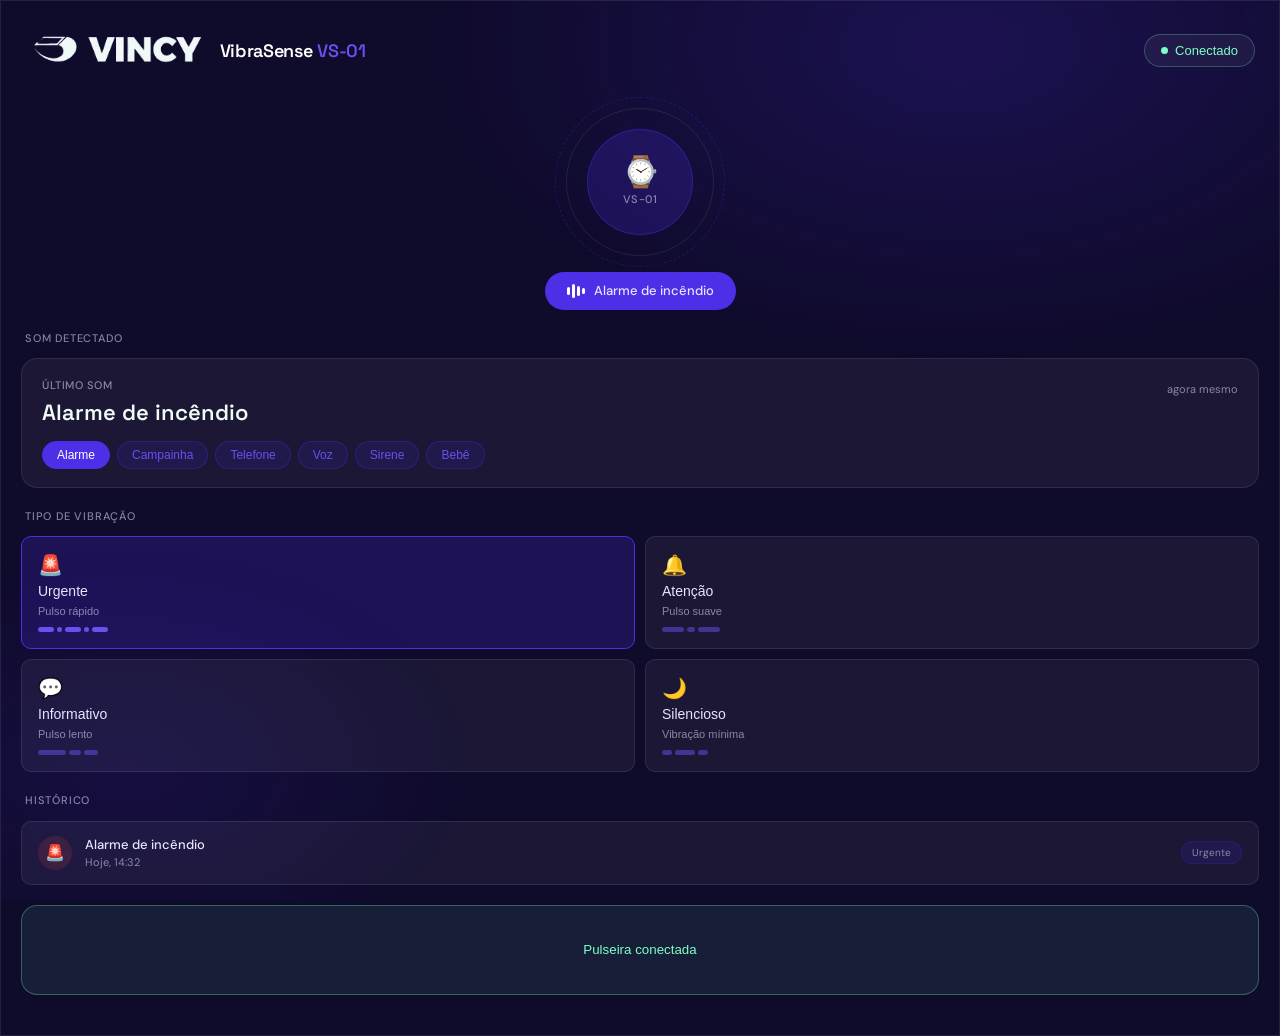
==== index.html @ 57686121 "Add files via upload" ====
<!DOCTYPE html>
<html lang="pt-BR">
<head>
    <meta charset="UTF-8"/>
    <meta name="viewport" content="width=device-width, initial-scale=1.0"/>
    <title>VibraSense — Acessibilidade Auditiva</title>
    <link href="https://fonts.googleapis.com/css2?family=DM+Sans:ital,opsz,wght@0,9..40,300;0,9..40,400;0,9..40,500;0,9..40,600;1,9..40,400&family=Space+Grotesk:wght@400;500;600;700&display=swap" rel="stylesheet"/>
    <link rel="stylesheet" href="projeto.css">
</head>
<body>
    <div class="app">
        <header class="topbar">
            <div class="logo">
                <img src="Captura_de_tela_2026-04-15_171136-removebg-preview.png" alt="Logo VibraSense" class="logo_image">
                <div class="logo-text">VibraSense <span>VS-01</span></div>
            </div>
            <button class="bt-chip connected" id="bt-chip" onclick="toggleBluetooth()" aria-label="Status Bluetooth">
                <span class="dot"></span>
                <span id="bt-label">Conectado</span>
            </button>
        </header>

        <main class="scroll-body">
            <section class="hero" aria-label="Status do dispositivo">
                <div class="device-ring pulse" role="img" aria-label="Pulseira VibraSense VS-01 conectada">
                    <div class="device-inner">
                        <div class="device-icon" aria-hidden="true">⌚</div>
                        <div class="device-label">VS-01</div>
                    </div>
                </div>
                <div class="sound-badge" id="sound-badge" aria-live="polite">
                    <div class="sound-wave" id="sound-wave" aria-hidden="true">
                        <span></span><span></span><span></span><span></span>
                    </div>
                    <span id="sound-text">Alarme de incêndio</span>
                </div>
            </section>

            <section class="section" aria-label="Monitor de som">
                <div class="section-title">Som detectado</div>
                <div class="monitor-card">
                    <div class="monitor-top">
                        <div>
                            <div class="monitor-detected">Último som</div>
                            <div class="monitor-sound" id="monitor-sound">Alarme de incêndio</div>
                        </div>
                        <div class="monitor-time" id="monitor-time" aria-live="polite">agora mesmo</div>
                    </div>
                    <div class="monitor-pills" role="group" aria-label="Simular detecção de som">
                        <button class="pill active" onclick="detectSound(this,'Alarme de incêndio','alarm')">Alarme</button>
                        <button class="pill" onclick="detectSound(this,'Campainha da porta','door')">Campainha</button>
                        <button class="pill" onclick="detectSound(this,'Chamada telefônica','phone')">Telefone</button>
                        <button class="pill" onclick="detectSound(this,'Voz humana','voice')">Voz</button>
                        <button class="pill" onclick="detectSound(this,'Sirene de emergência','alarm')">Sirene</button>
                        <button class="pill" onclick="detectSound(this,'Bebê chorando','phone')">Bebê</button>
                    </div>
                </div>
            </section>

            <section class="section" aria-label="Tipo de vibração">
                <div class="section-title">Tipo de vibração</div>
                <div class="vib-grid" role="group" aria-label="Selecionar padrão de vibração">
                    <button class="vib-card active" onclick="selectVib(this)" aria-pressed="true">
                        <div class="vib-card-icon" aria-hidden="true">🚨</div>
                        <div class="vib-card-name">Urgente</div>
                        <div class="vib-card-desc">Pulso rápido</div>
                        <div class="vib-card-pattern" aria-hidden="true">
                            <span style="width:16px"></span><span style="width:5px"></span>
                            <span style="width:16px"></span><span style="width:5px"></span>
                            <span style="width:16px"></span>
                        </div>
                    </button>
                    <button class="vib-card" onclick="selectVib(this)" aria-pressed="false">
                        <div class="vib-card-icon" aria-hidden="true">🔔</div>
                        <div class="vib-card-name">Atenção</div>
                        <div class="vib-card-desc">Pulso suave</div>
                        <div class="vib-card-pattern" aria-hidden="true">
                            <span style="width:22px"></span><span style="width:8px"></span>
                            <span style="width:22px"></span>
                        </div>
                    </button>
                    <button class="vib-card" onclick="selectVib(this)" aria-pressed="false">
                        <div class="vib-card-icon" aria-hidden="true">💬</div>
                        <div class="vib-card-name">Informativo</div>
                        <div class="vib-card-desc">Pulso lento</div>
                        <div class="vib-card-pattern" aria-hidden="true">
                            <span style="width:28px"></span><span style="width:12px"></span>
                            <span style="width:14px"></span>
                        </div>
                    </button>
                    <button class="vib-card" onclick="selectVib(this)" aria-pressed="false">
                        <div class="vib-card-icon" aria-hidden="true">🌙</div>
                        <div class="vib-card-name">Silencioso</div>
                        <div class="vib-card-desc">Vibração mínima</div>
                        <div class="vib-card-pattern" aria-hidden="true">
                            <span style="width:10px"></span><span style="width:20px"></span>
                            <span style="width:10px"></span>
                        </div>
                    </button>
                </div>
            </section>

            <section class="section" aria-label="Histórico de alertas">
                <div class="section-title">Histórico</div>
                <div class="history-list" id="history-list" aria-live="polite">
                    <div class="hist-item">
                        <div class="hist-dot alarm" aria-hidden="true">🚨</div>
                        <div class="hist-info">
                            <div class="hist-name">Alarme de incêndio</div>
                            <div class="hist-time">Hoje, 14:32</div>
                        </div>
                        <div class="hist-vib">Urgente</div>
                    </div>
                </div>
            </section>

            <button class="connect-btn connected" id="connect-btn" onclick="toggleConnect()" aria-label="Conectar ou desconectar pulseira">
                <span id="connect-label">Pulseira conectada</span>
            </button>
        </main>

        
    </div>
    <script src="projeto.js"></script>
</body>
</html>
---- projeto.css ----
*, *::before, *::after {
    margin: 0;
    padding: 0;
    box-sizing: border-box;
}

:root {
    --white: #F0FBF7;
    --violet: #4D2FE8;
    --violet-light: #6B4FF0;
    --violet-dim: rgba(77, 47, 232, 0.12);
    --violet-dim2: rgba(77, 47, 232, 0.22);
    --dark: #0F0B2B;
    --dark2: #16123A;
    --text-on-dark: #E8E4FF;
    --text-muted: rgba(232, 228, 255, 0.55);
    --card-bg: rgba(255, 255, 255, 0.05);
    --card-border: rgba(255, 255, 255, 0.09);
    --green-accent: #7EFFC5;
    --radius: 16px;
    --radius-sm: 10px;
    --radius-xs: 8px;
}

html {
    scroll-behavior: smooth;
}

body {
    font-family: 'DM Sans', sans-serif;
    background: var(--dark);
    color: var(--text-on-dark);
    min-height: 100vh;
    overflow-x: hidden;
    line-height: 1.5;
}

body::before {
    content: '';
    position: fixed;
    inset: 0;
    background: radial-gradient(ellipse 60% 50% at 75% 5%, rgba(77,47,232,0.20) 0%, transparent 70%), 
                radial-gradient(ellipse 45% 40% at 10% 85%, rgba(77,47,232,0.12) 0%, transparent 60%);
    pointer-events: none;
    z-index: 0;
}

/* LAYOUT */
.app {
    position: relative;
    z-index: 1;
    display: grid;
    grid-template-rows: auto 1fr auto;
    margin: 0 auto;
    width: 100%;
}

/* TOPBAR */
.topbar {
    display: flex;
    align-items: center;
    justify-content: space-between;
    padding: 24px 24px 0;
    gap: 12px;
}

.logo {
    display: flex;
    align-items: center;
    width: 30%;
    height: auto;
    gap: 10px;
}


.logo_image{
    width: 20vw;
    height: auto;
}

.logo-text {
    font-family: 'Space Grotesk', sans-serif;
    font-size: 18px;
    font-weight: 600;
    letter-spacing: -0.3px;
    color: rgb(255, 255, 255);
}

.logo-text span {
    color: var(--violet-light);
}

.bt-chip {
    display: flex;
    align-items: center;
    gap: 7px;
    background: var(--card-bg);
    border: 1px solid var(--card-border);
    border-radius: 40px;
    padding: 8px 16px;
    font-size: 13px;
    cursor: pointer;
    transition: all 0.2s;
    color: var(--text-muted);
    white-space: nowrap;
}

.bt-chip .dot {
    width: 7px;
    height: 7px;
    border-radius: 50%;
    background: currentColor;
    flex-shrink: 0;
}

.bt-chip:hover {
    background: var(--violet-dim);
}

.bt-chip.connected {
    color: var(--green-accent);
    border-color: rgba(126, 255, 197, 0.25);
}

/* SCROLLABLE BODY */
.scroll-body {
    overflow-y: auto;
    padding-bottom: 12px;
}

.scroll-body::-webkit-scrollbar {
    width: 0;
}

/* HERO */
.hero {
    display: flex;
    flex-direction: column;
    align-items: center;
    padding: 32px 24px 20px;
    gap: 10px;
}

.device-ring {
    width: 148px;
    height: 148px;
    border-radius: 50%;
    border: 1.5px solid var(--card-border);
    display: flex;
    align-items: center;
    justify-content: center;
    position: relative;
    margin-bottom: 6px;
}

.device-ring::before {
    content: '';
    position: absolute;
    inset: -12px;
    border-radius: 50%;
    border: 1px dashed rgba(77, 47, 232, 0.3);
    animation: spin 16s linear infinite;
}

.device-inner {
    width: 106px;
    height: 106px;
    border-radius: 50%;
    background: var(--violet-dim2);
    border: 1.5px solid rgba(77, 47, 232, 0.4);
    display: flex;
    align-items: center;
    justify-content: center;
    flex-direction: column;
    gap: 4px;
}

.device-icon {
    font-size: 30px;
    line-height: 1;
}

.device-label {
    font-size: 11px;
    color: var(--text-muted);
    font-weight: 500;
    letter-spacing: 0.6px;
    text-transform: uppercase;
}

.sound-badge {
    background: var(--violet);
    border-radius: 40px;
    padding: 9px 22px;
    font-size: 13px;
    font-weight: 500;
    display: flex;
    align-items: center;
    gap: 9px;
    max-width: 100%;
}

.sound-wave {
    display: flex;
    align-items: center;
    gap: 2px;
    flex-shrink: 0;
}

.sound-wave span {
    display: block;
    width: 3px;
    border-radius: 2px;
    background: #fff;
    animation: wave 0.8s ease-in-out infinite;
}

.sound-wave span:nth-child(1) { height: 8px; animation-delay: 0.0s; }
.sound-wave span:nth-child(2) { height: 14px; animation-delay: 0.1s; }
.sound-wave span:nth-child(3) { height: 10px; animation-delay: 0.2s; }
.sound-wave span:nth-child(4) { height: 6px; animation-delay: 0.3s; }

/* SECTIONS */
.section {
    padding: 0 20px;
    margin-bottom: 20px;
}

.section-title {
    font-size: 11px;
    font-weight: 500;
    letter-spacing: 0.8px;
    text-transform: uppercase;
    color: var(--text-muted);
    margin-bottom: 12px;
    padding-left: 4px;
}

/* MONITOR CARD */
.monitor-card {
    background: var(--card-bg);
    border: 1px solid var(--card-border);
    border-radius: var(--radius);
    padding: 18px 20px;
    display: flex;
    flex-direction: column;
    gap: 16px;
}

.monitor-top {
    display: flex;
    justify-content: space-between;
    align-items: flex-start;
    gap: 12px;
}

.monitor-detected {
    font-size: 11px;
    color: var(--text-muted);
    font-weight: 500;
    letter-spacing: 0.5px;
    text-transform: uppercase;
    margin-bottom: 5px;
}

.monitor-sound {
    font-family: 'Space Grotesk', sans-serif;
    font-size: 22px;
    font-weight: 600;
    color: var(--white);
    line-height: 1.2;
}

.monitor-time {
    font-size: 11px;
    color: var(--text-muted);
    white-space: nowrap;
    padding-top: 4px;
}

.monitor-pills {
    display: flex;
    flex-wrap: wrap;
    gap: 7px;
}

.pill {
    border-radius: 40px;
    padding: 6px 14px;
    font-size: 12px;
    font-weight: 500;
    background: var(--violet-dim);
    border: 1px solid rgba(77, 47, 232, 0.3);
    color: var(--violet-light);
    cursor: pointer;
    transition: all 0.15s;
}

.pill.active {
    background: var(--violet);
    border-color: var(--violet);
    color: #fff;
}

/* VIBRATION GRID */
.vib-grid {
    display: grid;
    grid-template-columns: 1fr 1fr;
    gap: 10px;
}

.vib-card {
    background: var(--card-bg);
    border: 1.5px solid var(--card-border);
    border-radius: var(--radius-sm);
    padding: 16px;
    cursor: pointer;
    transition: all 0.18s;
    display: flex;
    flex-direction: column;
    gap: 6px;
    text-align: left;
    color: inherit;
}

.vib-card.active {
    background: var(--violet-dim2);
    border-color: var(--violet);
}

.vib-card-icon { font-size: 20px; }
.vib-card-name { font-size: 14px; font-weight: 500; }
.vib-card-desc { font-size: 11px; color: var(--text-muted); }

.vib-card-pattern {
    display: flex;
    align-items: center;
    gap: 3px;
    margin-top: 4px;
}

.vib-card-pattern span {
    display: block;
    height: 5px;
    border-radius: 3px;
    background: var(--violet-light);
    opacity: 0.5;
}

.vib-card.active .vib-card-pattern span { opacity: 1; }

/* HISTORY */
.history-list {
    display: flex;
    flex-direction: column;
    gap: 8px;
}

.hist-item {
    background: var(--card-bg);
    border: 1px solid var(--card-border);
    border-radius: var(--radius-sm);
    padding: 13px 16px;
    display: flex;
    align-items: center;
    gap: 13px;
    animation: fadeIn 0.3s ease;
}

.hist-dot {
    width: 34px; height: 34px;
    border-radius: 50%;
    display: flex; align-items: center; justify-content: center;
}

.hist-dot.alarm { background: rgba(232,74,74,0.15); }
.hist-dot.door { background: rgba(126,255,197,0.10); }
.hist-dot.voice { background: var(--violet-dim2); }
.hist-dot.phone { background: rgba(239,159,39,0.12); }

.hist-info { flex: 1; }
.hist-name { font-size: 13px; font-weight: 500; }
.hist-time { font-size: 11px; color: var(--text-muted); }
.hist-vib {
    font-size: 10px; color: var(--text-muted);
    background: var(--violet-dim);
    border: 1px solid rgba(77, 47, 232, 0.2);
    border-radius: 20px;
    padding: 3px 10px;
}

/* CONNECT BUTTON */
.connect-btn {
    display: flex; align-items: center; justify-content: center; gap: 10px;
    margin: 4px 20px 28px; width: calc(100% - 40px);
    background: var(--violet); border: none; border-radius: var(--radius);
    color: #fff; padding: 17px; cursor: pointer; transition: all 0.2s;
    justify-content: center;
    align-items: center;

}

.connect-btn.connected {
    background: rgba(126, 255, 197, 0.08);
    border: 1.5px solid rgba(126, 255, 197, 0.3);
    color: var(--green-accent);
    height: 10vh;
    justify-content: center;
    align-items: center;

}

/* BOTTOM NAV */
.bottom-nav {
    display: flex; justify-content: space-around;
    background: rgba(15, 11, 43, 0.92);
    border-top: 1px solid var(--card-border);
    backdrop-filter: blur(14px);
    padding: 12px 0 env(safe-area-inset-bottom, 16px);
}

.nav-item {
    display: flex; flex-direction: column; align-items: center; gap: 4px;
    font-size: 10px; color: var(--text-muted); background: none; border: none;
}

.nav-item svg { width: 20px; height: 20px; stroke: currentColor; fill: none; stroke-width: 1.8; }
.nav-item.active { color: var(--violet-light); }

/* KEYFRAMES */
@keyframes spin { to { transform: rotate(360deg); } }
@keyframes wave { 0%, 100% { transform: scaleY(1); } 50% { transform: scaleY(0.4); } }
@keyframes pulse-ring {
    0% { box-shadow: 0 0 0 0 rgba(77,47,232,0.45); }
    70% { box-shadow: 0 0 0 16px rgba(77,47,232,0); }
    100% { box-shadow: 0 0 0 0 rgba(77,47,232,0); }
}
@keyframes fadeIn {
    from { opacity: 0; transform: translateY(-6px); }
    to { opacity: 1; transform: translateY(0); }
}

.pulse { animation: pulse-ring 2.2s ease-in-out infinite; }

/* RESPONSIVE */
@media (min-width: 540px) {
    .app { box-shadow: 0 0 80px rgba(77,47,232,0.15); border: 1px solid var(--card-border); }

}

@media screen and (min-width: 600px){
    .logo_image{
        width: 50%;
    }
}
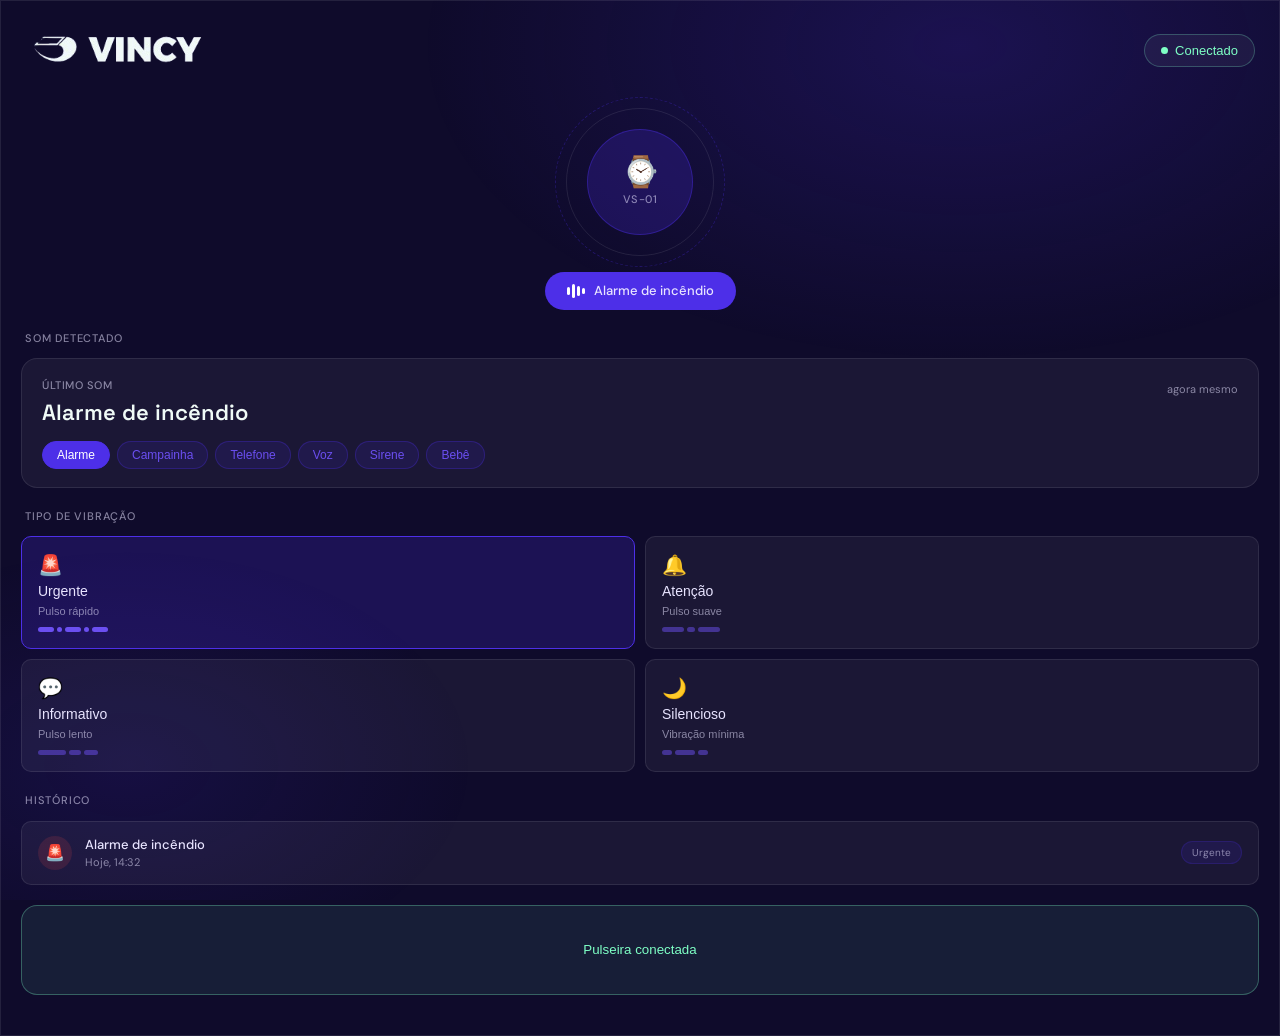
==== commit b5b39c9a: "Add files via upload" ====
--- a/index.html
+++ b/index.html
@@ -3,7 +3,7 @@
 <head>
     <meta charset="UTF-8"/>
     <meta name="viewport" content="width=device-width, initial-scale=1.0"/>
-    <title>VibraSense — Acessibilidade Auditiva</title>
+    <title>VINCY — Acessibilidade Auditiva</title>
     <link href="https://fonts.googleapis.com/css2?family=DM+Sans:ital,opsz,wght@0,9..40,300;0,9..40,400;0,9..40,500;0,9..40,600;1,9..40,400&family=Space+Grotesk:wght@400;500;600;700&display=swap" rel="stylesheet"/>
     <link rel="stylesheet" href="projeto.css">
 </head>
@@ -12,7 +12,6 @@
         <header class="topbar">
             <div class="logo">
                 <img src="Captura_de_tela_2026-04-15_171136-removebg-preview.png" alt="Logo VibraSense" class="logo_image">
-                <div class="logo-text">VibraSense <span>VS-01</span></div>
             </div>
             <button class="bt-chip connected" id="bt-chip" onclick="toggleBluetooth()" aria-label="Status Bluetooth">
                 <span class="dot"></span>
